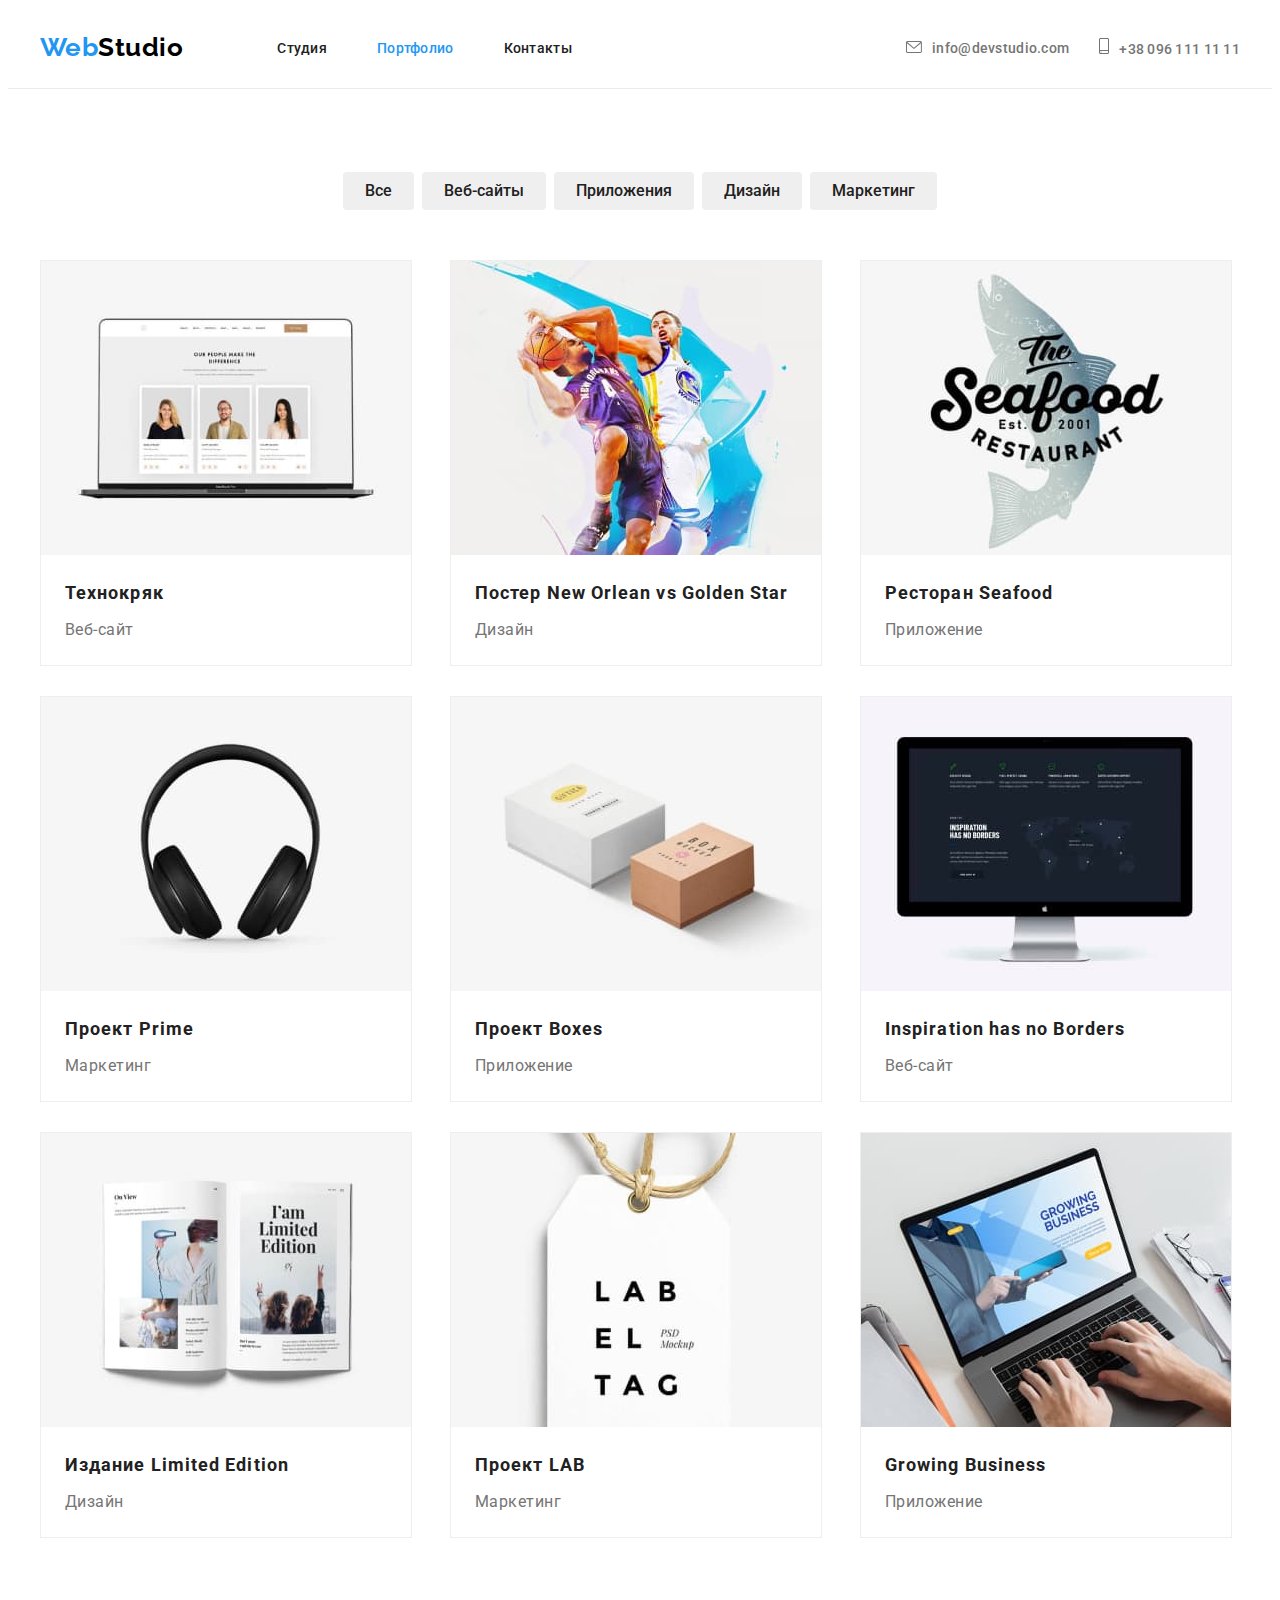
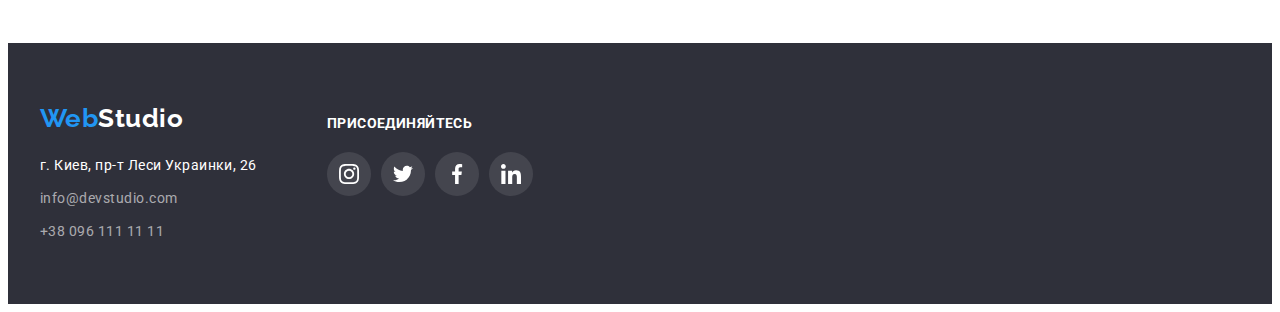
==== portfolio.html @ f167cb6b "ДЗ-05" ====
<!DOCTYPE html>
<html lang="ru">
  <head>
    <meta charset="UTF-8" />
    <meta http-equiv="X-UA-Compatible" content="IE=edge" />
    <meta name="viewport" content="width=device-width, initial-scale=1.0" />
    <title>Портфолио</title>
    <link
      rel="stylesheet"
      href="https://cdnjs.cloudflare.com/ajax/libs/modern-normalize/1.1.0/modern-normalize.min.css"
      integrity="sha512-wpPYUAdjBVSE4KJnH1VR1HeZfpl1ub8YT/NKx4PuQ5NmX2tKuGu6U/JRp5y+Y8XG2tV+wKQpNHVUX03MfMFn9Q=="
      crossorigin="anonymous"
      referrerpolicy="no-referrer"
    />
    <link rel="stylesheet" href="./css/styles.css" />
    <link rel="preconnect" href="https://fonts.googleapis.com" />
    <link rel="preconnect" href="https://fonts.gstatic.com" crossorigin />
    <link
      href="https://fonts.googleapis.com/css2?family=Raleway:wght@700&family=Roboto:wght@400;500;700;900&display=swap"
      rel="stylesheet"
    />
  </head>
  <body>
    <!-- Шапка сайта -->

    <header class="header">
      <div class="container">
        <a class="header-logo-main link" href="./"
          ><span class="header-logo-blue link">Web</span>Studio</a
        >
        <nav class="header-nav">
          <ul class="header-list list">
            <li class="header-item">
              <a class="nav-link link" href="index.html">Студия</a>
            </li>
            <li class="header-item">
              <a class="nav-link link current" href="portfolio.html"
                >Портфолио</a
              >
            </li>
            <li class="header-item">
              <a class="nav-link link" href="./">Контакты</a>
            </li>
          </ul>
        </nav>
        <div class="header-contacts">
          <ul class="header-contacts-list list">
            <li class="header-contacts-item">
              <a class="header-contacts link" href="mailto:info@devstudio.com"
                ><svg class="header-icon" width="16" height="12">
                  <use href="./images/icon.svg#icon-envelope"></use></svg
                >info@devstudio.com</a
              >
            </li>
            <li class="header-item">
              <a class="header-contacts link" href="tel:+380961111111"
                ><svg class="header-icon" width="10" height="16">
                  <use href="./images/icon.svg#icon-smartphone"></use></svg
                >+38 096 111 11 11</a
              >
            </li>
          </ul>
        </div>
      </div>
    </header>

    <!-- Основной блок -->

    <section class="projects">
      <div class="container">
        <!-- Кнопки -->

        <h1 class="project-title visually-hidden">Список работ</h1>
        <ul class="project-list-btn">
          <li class="project-item-btn">
            <button class="project-btn" type="button">Все</button>
          </li>
          <li class="project-item-btn">
            <button class="project-btn" type="button">Веб-сайты</button>
          </li>
          <li class="project-item-btn">
            <button class="project-btn" type="button">Приложения</button>
          </li>
          <li class="project-item-btn">
            <button class="project-btn" type="button">Дизайн</button>
          </li>
          <li class="project-item-btn">
            <button class="project-btn" type="button">Маркетинг</button>
          </li>
        </ul>

        <!-- Постеры -->

        <ul class="project-list">
          <li class="project-item">
            <div class="project-decoration">
              <a class="project-link">
                <img
                  class="project-img"
                  src="images/web-site-techcrack.jpg"
                  alt="web-site-techcrack"
                  width="370"
                />
                <div class="title-decoration">
                  <h2 class="title-project">Технокряк</h2>
                  <p class="title-class">Веб-сайт</p>
                </div>
              </a>
            </div>
          </li>

          <li class="project-item">
            <div class="project-decoration">
              <a class="project-link">
                <img
                  class="project-img"
                  src="images/poster-basketball.jpg"
                  alt="poster-basketball"
                  width="370"
                />
                <div class="title-decoration">
                  <h2 class="title-project">
                    Постер <span lang="en">New Orlean vs Golden Star</span>
                  </h2>
                  <p class="title-class">Дизайн</p>
                </div>
              </a>
            </div>
          </li>

          <li class="project-item">
            <div class="project-decoration">
              <a class="project-link">
                <img
                  class="project-img"
                  src="images/app-restaurant.jpg"
                  alt="app-restaurant"
                  width="370"
                />
                <div class="title-decoration">
                  <h2 class="title-project">Ресторан Seafood</h2>
                  <p class="title-class">Приложение</p>
                </div>
              </a>
            </div>
          </li>

          <li class="project-item">
            <div class="project-decoration">
              <a class="project-link">
                <img
                  class="project-img"
                  src="images/marketing-headphones.jpg"
                  alt="marketing-headphones"
                  width="370"
                />
                <div class="title-decoration">
                  <h2 class="title-project">
                    Проект <span lang="en">Prime</span>
                  </h2>
                  <p class="title-class">Маркетинг</p>
                </div>
              </a>
            </div>
          </li>

          <li class="project-item">
            <div class="project-decoration">
              <a class="project-link">
                <img
                  class="project-img"
                  src="images/app-boxes.jpg"
                  alt="app-boxes"
                  width="370"
                />
                <div class="title-decoration">
                  <h2 class="title-project">
                    Проект <span lang="en">Boxes</span>
                  </h2>
                  <p class="title-class">Приложение</p>
                </div>
              </a>
            </div>
          </li>

          <li class="project-item">
            <div class="project-decoration">
              <a class="project-link">
                <img
                  class="project-img"
                  src="images/web-site-noborders.jpg"
                  alt="web-site-noborders"
                  width="370"
                />
                <div class="title-decoration">
                  <h2 class="title-project" lang="en">
                    Inspiration has no Borders
                  </h2>
                  <p class="title-class">Веб-сайт</p>
                </div>
              </a>
            </div>
          </li>

          <li class="project-item">
            <div class="project-decoration">
              <a class="project-link">
                <img
                  class="project-img"
                  src="images/design-book.jpg"
                  alt="design-book"
                  width="370"
                />
                <div class="title-decoration">
                  <h2 class="title-project">
                    Издание <span lang="en">Limited Edition</span>
                  </h2>
                  <p class="title-class">Дизайн</p>
                </div>
              </a>
            </div>
          </li>

          <li class="project-item">
            <div class="project-decoration">
              <a class="project-link">
                <img
                  class="project-img"
                  src="images/marketing-lab.jpg"
                  alt="marketing-lab"
                  width="370"
                />
                <div class="title-decoration">
                  <h2 class="title-project">
                    Проект <span lang="en">LAB</span>
                  </h2>
                  <p class="title-class">Маркетинг</p>
                </div>
              </a>
            </div>
          </li>

          <li class="project-item">
            <div class="project-decoration">
              <a class="project-link">
                <img
                  class="project-img"
                  src="images/app-business.jpg"
                  alt="app-business"
                  width="370"
                />
                <div class="title-decoration">
                  <h2 class="title-project" lang="en">Growing Business</h2>
                  <p class="title-class">Приложение</p>
                </div>
              </a>
            </div>
          </li>
        </ul>
      </div>
    </section>
    <!-- Футер -->
    <footer class="footer">
      <div class="container footer-wrap">
        <div class="footer-cont">
          <a class="footer-logo-main link" href="./"
            ><span class="footer-logo-blue link">Web</span>Studio</a
          >
          <address class="footer-address link">
            <p>г. Киев, пр-т Леси Украинки, 26</p>
          </address>
          <ul class="footer-list">
            <li class="footer-item">
              <a class="footer-contacts link" href="mailto:info@devstudio.com"
                >info@devstudio.com</a
              >
            </li>
            <li class="footer-item">
              <a class="footer-contacts link" href="tel:+380961111111"
                >+38 096 111 11 11</a
              >
            </li>
          </ul>
        </div>
        <div class="footer-soc-container">
          <h3 class="footer-enjoy">присоединяйтесь</h3>
          <ul class="footer-soc-list list">
            <li class="footer-soc-item">
              <a href="" class="footer-soc-link link">
                <svg class="footer-soc-icon" width="20" height="20">
                  <use href="./images/icon.svg#icon-instagram"></use>
                </svg>
              </a>
            </li>
            <li class="footer-soc-item">
              <a href="" class="footer-soc-link link"
                ><svg class="footer-soc-icon" width="20" height="20">
                  <use href="./images/icon.svg#icon-twitter"></use></svg
              ></a>
            </li>
            <li class="footer-soc-item">
              <a href="" class="footer-soc-link link"
                ><svg class="footer-soc-icon" width="20" height="20">
                  <use href="./images/icon.svg#icon-facebook"></use></svg
              ></a>
            </li>
            <li class="footer-soc-item">
              <a href="" class="footer-soc-link link"
                ><svg class="footer-soc-icon" width="20" height="20">
                  <use href="./images/icon.svg#icon-linkedin"></use></svg
              ></a>
            </li>
          </ul>
        </div>
      </div>
    </footer>
  </body>
</html>
---- css/styles.css ----
:root {
  --main-btn-color: #ffffff;
  --second-btn-color: #212121;
  --accent-color: #2196f3;
  --main-title-color: #ffffff;
  --second-title-color: #212121;
  --main-text-color: #757575;
  --main-link-color: #212121;
  --background-color: #2f303a;
  --font-size-main: 16px;
  --font-size-second: 14px;
}

body {
  font-family: "Roboto", sans-serif;
  letter-spacing: 0.03em;
}

p,
h1,
h2,
h3,
h4,
h5,
h6 {
  margin: 0;
}

ul,
ol {
  margin: 0;
  padding-left: 0;
}

button {
  cursor: pointer;
}

img {
  display: block;
}

li {
  list-style-type: none;
}

.list {
  list-style: none;
}

.link {
  text-decoration: none;
}

.visually-hidden {
  position: absolute;
  width: 1px;
  height: 1px;
  margin: -1px;
  border: 0;
  padding: 0;
  white-space: nowrap;
  clip-path: inset(100%);
  clip: rect(0 0 0 0);
  overflow: hidden;
}

.container {
  width: 1200px;
  margin: 0 auto;
  padding-left: 15px;
  padding-right: 15px;
  /* outline: 1px solid red; */
}

.section {
  padding-top: 94px;
  padding-bottom: 94px;
}

/* ---------------------HEADER--------------------------- */

.header {
  padding-top: 24px;
  padding-bottom: 25px;
  border-bottom: 1px solid #ececec;
}

.header-logo-main {
  color: #000000;
  font-family: "Raleway", sans-serif;
  font-weight: 700;
  font-size: 26px;
  line-height: 1.2;
  margin-right: 94px;
}

.header-logo-blue {
  color: var(--accent-color);
  font-family: "Raleway", sans-serif;
  font-weight: 700;
  font-size: 26px;
  line-height: 1.2;
}

.header .container {
  display: flex;
  align-items: center;
}

.nav-link {
  color: var(--main-link-color);
  font-weight: 500;
  font-size: var(--font-size-second);
  line-height: 1.15;
  letter-spacing: 0.02em;
}

.header-item .current {
  color: var(--accent-color);
}

.nav-link:hover,
.nav-link:focus,
.nav-link:active {
  color: var(--accent-color);
}

.header-contacts {
  margin-left: auto;
}

.header-list {
  display: flex;
  align-items: center;
}

.header-item:not(:last-child) {
  margin-right: 50px;
}

.header-contacts-list {
  display: flex;
  align-items: center;
}

.header-contacts-item:not(:last-child) {
  margin-right: 30px;
}

.header-contacts {
  color: #757575;
  font-weight: 500;
  font-size: var(--font-size-second);
  line-height: 1.15;
  letter-spacing: 0.02em;
}

.header-contacts:hover {
  color: var(--accent-color);
}
.header-contacts:focus {
  color: var(--accent-color);
}

.header-icon {
  margin-right: 10px;
  fill: currentColor;
}

/* ----------------MAIN-PAGE--HERO--------------------- */

.hero {
  background-color: #c4c4c4;
  background-image: linear-gradient(
      rgba(47, 48, 58, 0.4),
      rgba(47, 48, 58, 0.4)
    ),
    url(../images/bg-foto.jpg);
  background-repeat: no-repeat;
  background-position: center;
  background-size: cover;
  max-width: 1600px;
  margin: 0 auto;
}

.hero-content {
  padding-top: 200px;
  padding-bottom: 200px;
}

.hero-title {
  font-weight: 900;
  font-size: 44px;
  line-height: 1.36;
  text-align: center;
  letter-spacing: 0.06em;
  text-transform: uppercase;
  color: var(--main-title-color);
}

.btn {
  margin: 0 auto;
  display: block;
  margin-top: 30px;
}

.hero-button {
  padding: 10px 32px;
  font-family: inherit;
  font-weight: 700;
  font-size: var(--font-size-main);
  line-height: 1.88;
  letter-spacing: 0.06em;
  color: var(--main-btn-color);
  background-color: var(--accent-color);
  box-shadow: 0px 4px 4px rgba(0, 0, 0, 0.15);
  border-radius: 4px;
  border-color: transparent;
}

.hero-button:hover,
.hero-button:focus {
  background-color: #188ce8;
}

/* ----------------MAIN-PAGE--SPEC--------------------- */
.spec {
  padding-bottom: 0px;
}

.spec-list {
  display: flex;
}

.spec-item {
  flex-basis: calc(100% / 4);
}

.spec-item:not(:last-child) {
  margin-right: 30px;
}

.spec-item::before {
  content: "";
  display: block;
  height: 120px;
  background-color: #f5f4fa;
  border-radius: 4px;
  margin-bottom: 30px;
  background-repeat: no-repeat;
  background-position: center;
  background-size: 70px;
}

.antenna-1::before {
  background-image: url(../images/antenna.svg);
}

.clock-1::before {
  background-image: url(../images/clock.svg);
}

.diagram-1::before {
  background-image: url(../images/diagram.svg);
}

.astronaut-1::before {
  background-image: url(../images/astronaut.svg);
}

.spec-title {
  font-size: var(--font-size-second);
  line-height: 1.14;
  text-transform: uppercase;
  color: var(--second-title-color);
}

.spec-about {
  margin-top: 10px;
  font-size: var(--font-size-second);
  line-height: 1.71;
  color: var(--main-text-color);
}

/* ----------------MAIN-PAGE--DIRECTIONS--------------------- */

.directions-title {
  font-size: 36px;
  line-height: 1.16;
  text-align: center;
  color: var(--second-title-color);
}

.directions-list {
  display: flex;
  margin-top: 50px;
}

.directions-works + .directions-works {
  margin-left: 30px;
}

/* ----------------MAIN-PAGE--TEAM--------------------- */
.team {
  background-color: #f5f4fa;
}

.team-title {
  font-size: 36px;
  line-height: 1.17;
  text-align: center;
  color: var(--second-title-color);
}

.team-list {
  margin-top: 50px;
  display: flex;
}

.team-item:not(:last-child) {
  margin-right: 30px;
}

.team-decoration {
  background-color: #ffffff;
  width: 270px;
  height: 428px;
  box-shadow: 0px 1px 3px rgba(0, 0, 0, 0.12), 0px 1px 1px rgba(0, 0, 0, 0.14),
    0px 2px 1px rgba(0, 0, 0, 0.2);
  border-radius: 0px 0px 4px 4px;
}

.container-text {
  padding-top: 30px;
  padding-bottom: 30px;
}

.teammate-name {
  font-weight: 500;
  font-size: var(--font-size-main);
  line-height: 1.18;
  text-align: center;
  color: var(--second-title-color);
}

.teammate-position {
  margin-top: 10px;
  margin-bottom: 16px;
  font-size: var(--font-size-main);
  line-height: 1.18;
  text-align: center;
  color: var(--main-text-color);
}

.teammate-soc-list {
  display: flex;
  justify-content: center;
}

.teammate-soc-item {
  width: 44px;
  height: 44px;
  margin-right: 10px;
}

.teammate-soc-item:last-child {
  margin-right: 0;
}

.teammate-soc-link {
  width: 100%;
  height: 100%;
  background-color: transparent;
  border-radius: 50%;
  display: flex;
  align-items: center;
  justify-content: center;
  fill: #afb1b8;
}

.teammate-soc-link:hover,
.teammate-soc-link:focus {
  background-color: var(--accent-color);
  fill: #ffffff;
  outline-style: none;
}

/* ----------------MAIN-PAGE--CUSTOMER--------------------- */

.customer-container {
  padding-top: 104px;
  padding-bottom: 94px;
}

.customer-title {
  font-size: 36px;
  line-height: 1.17;
  text-align: center;
  letter-spacing: 0.03em;
  color: #212121;
  margin-bottom: 50px;
}

.customer-list {
  display: flex;
}

.customer-item:not(:last-child) {
  margin-right: 30px;
}

.customer-link {
  width: 170px;
  height: 92px;
  display: flex;
  justify-content: center;
  align-items: center;
  color: #afb1b8;
  border-radius: 4px;
  border: 1px solid #afb1b8;
}

.customer-link:hover,
.customer-link:focus {
  color: var(--accent-color);
  border: 1px solid var(--accent-color);
  outline-color: var(--accent-color);
}

.customer-icon {
  width: 106px;
  height: 60px;
  fill: currentColor;
}

.customer-icon:hover,
.customer-icon:focus {
  fill: currentColor;
}

/* ----------------PORTFOLIO--PROJECT--------------------- */

.projects {
  padding-top: 83px;
  padding-bottom: 105px;
}

/* ----------------PORTFOLIO--PROJECT--BUTTON---------------- */

.project-list-btn {
  display: flex;
  justify-content: center;
}

.project-item-btn {
  margin-bottom: 50px;
}

.project-item-btn:not(:last-child) {
  margin-right: 8px;
}

.project-btn {
  height: 38px;
  padding: 6px 22px;
  font-family: inherit;
  font-weight: 500;
  font-size: var(--font-size-main);
  line-height: 1.62;
  text-align: center;
  color: var(--second-btn-color);
  border-radius: 4px;
  border: none;
}

.project-btn:hover,
.project-btn:focus,
.project-btn:active {
  font-weight: 500;
  font-size: var(--font-size-main);
  line-height: 1.62;
  text-align: center;
  color: var(--main-btn-color);
  background-color: var(--accent-color);
  border-radius: 4px;
  box-shadow: 0px 3px 1px rgba(0, 0, 0, 0.1), 0px 1px 2px rgba(0, 0, 0, 0.08),
    0px 2px 2px rgba(0, 0, 0, 0.12);
  border: none;
}

/* ----------------PORTFOLIO--PROJECT--CARDS---------------- */

.project-list {
  padding: 0;
  margin: 0;
  list-style: none;
  display: flex;
  flex-wrap: wrap;
  margin-left: -30px;
  margin-top: -30px;
}

.project-list > .project-item {
  flex-basis: calc(100% / 3 - 30px);
  margin-left: 30px;
  margin-top: 30px;
}

.project-decoration {
  border: 1px solid #eeeeee;
  width: 370px;
  cursor: pointer;
}

.project-decoration:hover,
.project-decoration:focus {
  box-shadow: 0px 1px 1px rgba(0, 0, 0, 0.12), 0px 4px 4px rgba(0, 0, 0, 0.06),
    1px 4px 6px rgba(0, 0, 0, 0.16);
}

.title-decoration {
  padding: 20px 24px;
}

.title-project {
  font-size: 18px;
  line-height: 2;
  letter-spacing: 0.06em;
  color: var(--second-title-color);
}

.title-class {
  margin-top: 4px;
  font-size: var(--font-size-main);
  line-height: 1.88;
  color: var(--main-text-color);
}

/* ----------------FOOTER--------------------- */

.footer {
  background-color: var(--background-color);

  padding-bottom: 60px;
}

.footer-logo-main {
  font-family: "Raleway", sans-serif;
  font-weight: 700;
  font-size: 26px;
  line-height: 1.19;
  color: var(--main-title-color);
}

.footer-logo-blue {
  font-family: "Raleway", sans-serif;
  font-weight: 700;
  font-size: 26px;
  line-height: 1.19;
  color: var(--accent-color);
}

.footer-address {
  margin-top: 20px;
  font-style: normal;
  font-size: var(--font-size-second);
  line-height: 1.71;
  color: var(--main-title-color);
}

.footer-wrap {
  display: flex;
}

.footer-cont {
  padding-top: 60px;
  margin-right: 70px;
}

.footer-item {
  margin-top: 9px;
}

.footer-contacts {
  font-size: var(--font-size-second);
  line-height: 1.7;
  color: rgba(255, 255, 255, 0.6);
}

.footer-contacts:hover,
.footer-contacts:focus {
  color: var(--accent-color);
}

.footer-soc-container {
  padding-top: 72px;
}

.footer-enjoy {
  font-size: var(--font-size-second);
  line-height: 1.15;
  letter-spacing: 0.03em;
  text-transform: uppercase;
  color: var(--main-title-color);
}

.footer-soc-list {
  display: flex;
  justify-content: center;
  margin-top: 20px;
}

.footer-soc-item {
  width: 44px;
  height: 44px;
  margin-right: 10px;
}

.tfooter-soc-item:last-child {
  margin-right: 0;
}

.footer-soc-link {
  width: 100%;
  height: 100%;
  background-color: rgba(255, 255, 255, 0.1);
  border-radius: 50%;
  display: flex;
  align-items: center;
  justify-content: center;
  fill: #ffffff;
}

.footer-soc-link:hover,
.footer-soc-link:focus {
  background-color: var(--accent-color);
  fill: var(--main-title-color);
  outline-style: none;
}
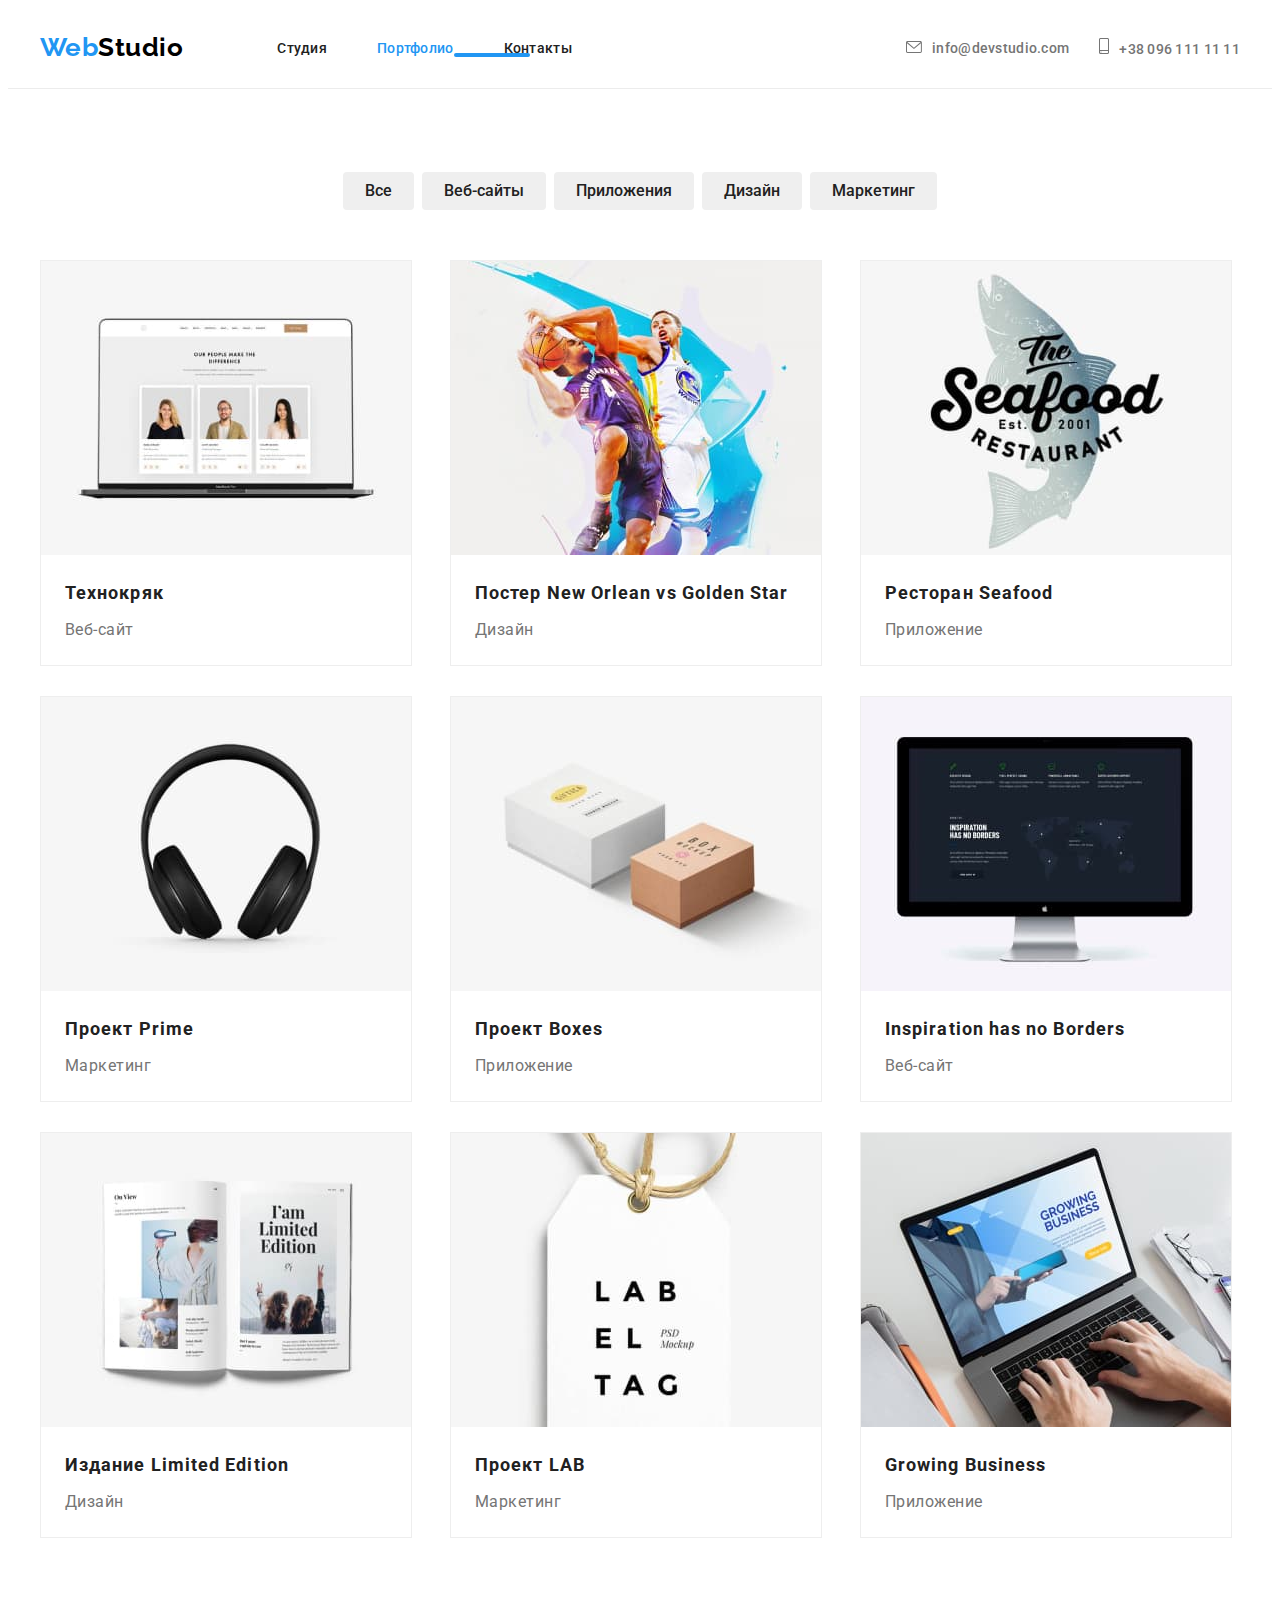
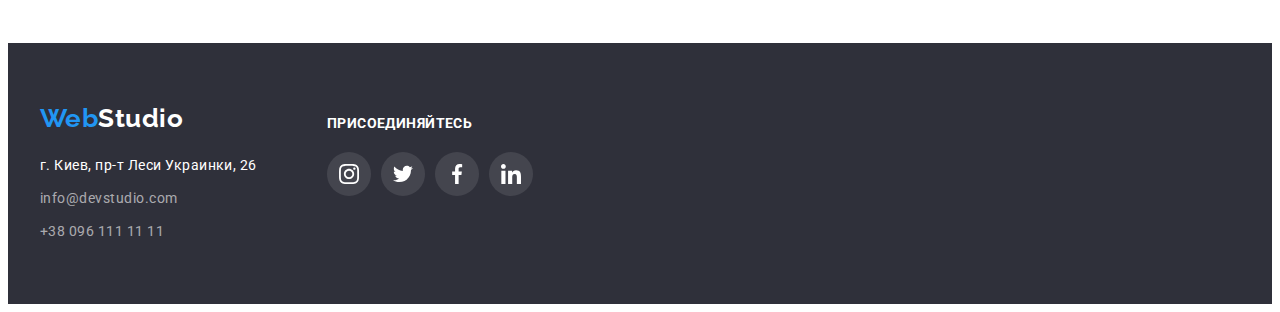
==== commit 7f96fd0d: "ДЗ №5" ====
--- a/portfolio.html
+++ b/portfolio.html
@@ -91,16 +91,23 @@
 
         <!-- Постеры -->
 
-        <ul class="project-list">
+        <ul class="project-list list">
           <li class="project-item">
             <div class="project-decoration">
               <a class="project-link">
-                <img
-                  class="project-img"
-                  src="images/web-site-techcrack.jpg"
-                  alt="web-site-techcrack"
-                  width="370"
-                />
+                <div class="project-img-decoration">
+                  <img
+                    class="project-img"
+                    src="images/web-site-techcrack.jpg"
+                    alt="web-site-techcrack"
+                    width="370"
+                  />
+                  <p class="project-img-text">
+                    Ресурс предлагает комплексные предложения с разным уровнем
+                    функционала и сервисов. Все это позволит посетителю получить
+                    исчерпывающие сведения о компании или частном лице.
+                  </p>
+                </div>
                 <div class="title-decoration">
                   <h2 class="title-project">Технокряк</h2>
                   <p class="title-class">Веб-сайт</p>
@@ -111,13 +118,20 @@
 
           <li class="project-item">
             <div class="project-decoration">
-              <a class="project-link">
-                <img
-                  class="project-img"
-                  src="images/poster-basketball.jpg"
-                  alt="poster-basketball"
-                  width="370"
-                />
+              <a class="project-link"
+                ><div class="project-img-decoration">
+                  <img
+                    class="project-img"
+                    src="images/poster-basketball.jpg"
+                    alt="poster-basketball"
+                    width="370"
+                  />
+                  <p class="project-img-text">
+                    Ресурс предлагает комплексные предложения с разным уровнем
+                    функционала и сервисов. Все это позволит посетителю получить
+                    исчерпывающие сведения о компании или частном лице.
+                  </p>
+                </div>
                 <div class="title-decoration">
                   <h2 class="title-project">
                     Постер <span lang="en">New Orlean vs Golden Star</span>
@@ -130,13 +144,20 @@
 
           <li class="project-item">
             <div class="project-decoration">
-              <a class="project-link">
-                <img
-                  class="project-img"
-                  src="images/app-restaurant.jpg"
-                  alt="app-restaurant"
-                  width="370"
-                />
+              <a class="project-link"
+                ><div class="project-img-decoration">
+                  <img
+                    class="project-img"
+                    src="images/app-restaurant.jpg"
+                    alt="app-restaurant"
+                    width="370"
+                  />
+                  <p class="project-img-text">
+                    Ресурс предлагает комплексные предложения с разным уровнем
+                    функционала и сервисов. Все это позволит посетителю получить
+                    исчерпывающие сведения о компании или частном лице.
+                  </p>
+                </div>
                 <div class="title-decoration">
                   <h2 class="title-project">Ресторан Seafood</h2>
                   <p class="title-class">Приложение</p>
@@ -147,13 +168,20 @@
 
           <li class="project-item">
             <div class="project-decoration">
-              <a class="project-link">
-                <img
-                  class="project-img"
-                  src="images/marketing-headphones.jpg"
-                  alt="marketing-headphones"
-                  width="370"
-                />
+              <a class="project-link"
+                ><div class="project-img-decoration">
+                  <img
+                    class="project-img"
+                    src="images/marketing-headphones.jpg"
+                    alt="marketing-headphones"
+                    width="370"
+                  />
+                  <p class="project-img-text">
+                    Ресурс предлагает комплексные предложения с разным уровнем
+                    функционала и сервисов. Все это позволит посетителю получить
+                    исчерпывающие сведения о компании или частном лице.
+                  </p>
+                </div>
                 <div class="title-decoration">
                   <h2 class="title-project">
                     Проект <span lang="en">Prime</span>
@@ -166,13 +194,20 @@
 
           <li class="project-item">
             <div class="project-decoration">
-              <a class="project-link">
-                <img
-                  class="project-img"
-                  src="images/app-boxes.jpg"
-                  alt="app-boxes"
-                  width="370"
-                />
+              <a class="project-link"
+                ><div class="project-img-decoration">
+                  <img
+                    class="project-img"
+                    src="images/app-boxes.jpg"
+                    alt="app-boxes"
+                    width="370"
+                  />
+                  <p class="project-img-text">
+                    Ресурс предлагает комплексные предложения с разным уровнем
+                    функционала и сервисов. Все это позволит посетителю получить
+                    исчерпывающие сведения о компании или частном лице.
+                  </p>
+                </div>
                 <div class="title-decoration">
                   <h2 class="title-project">
                     Проект <span lang="en">Boxes</span>
@@ -185,13 +220,20 @@
 
           <li class="project-item">
             <div class="project-decoration">
-              <a class="project-link">
-                <img
-                  class="project-img"
-                  src="images/web-site-noborders.jpg"
-                  alt="web-site-noborders"
-                  width="370"
-                />
+              <a class="project-link"
+                ><div class="project-img-decoration">
+                  <img
+                    class="project-img"
+                    src="images/web-site-noborders.jpg"
+                    alt="web-site-noborders"
+                    width="370"
+                  />
+                  <p class="project-img-text">
+                    Ресурс предлагает комплексные предложения с разным уровнем
+                    функционала и сервисов. Все это позволит посетителю получить
+                    исчерпывающие сведения о компании или частном лице.
+                  </p>
+                </div>
                 <div class="title-decoration">
                   <h2 class="title-project" lang="en">
                     Inspiration has no Borders
@@ -204,13 +246,20 @@
 
           <li class="project-item">
             <div class="project-decoration">
-              <a class="project-link">
-                <img
-                  class="project-img"
-                  src="images/design-book.jpg"
-                  alt="design-book"
-                  width="370"
-                />
+              <a class="project-link"
+                ><div class="project-img-decoration">
+                  <img
+                    class="project-img"
+                    src="images/design-book.jpg"
+                    alt="design-book"
+                    width="370"
+                  />
+                  <p class="project-img-text">
+                    Ресурс предлагает комплексные предложения с разным уровнем
+                    функционала и сервисов. Все это позволит посетителю получить
+                    исчерпывающие сведения о компании или частном лице.
+                  </p>
+                </div>
                 <div class="title-decoration">
                   <h2 class="title-project">
                     Издание <span lang="en">Limited Edition</span>
@@ -223,13 +272,20 @@
 
           <li class="project-item">
             <div class="project-decoration">
-              <a class="project-link">
-                <img
-                  class="project-img"
-                  src="images/marketing-lab.jpg"
-                  alt="marketing-lab"
-                  width="370"
-                />
+              <a class="project-link"
+                ><div class="project-img-decoration">
+                  <img
+                    class="project-img"
+                    src="images/marketing-lab.jpg"
+                    alt="marketing-lab"
+                    width="370"
+                  />
+                  <p class="project-img-text">
+                    Ресурс предлагает комплексные предложения с разным уровнем
+                    функционала и сервисов. Все это позволит посетителю получить
+                    исчерпывающие сведения о компании или частном лице.
+                  </p>
+                </div>
                 <div class="title-decoration">
                   <h2 class="title-project">
                     Проект <span lang="en">LAB</span>
@@ -242,13 +298,20 @@
 
           <li class="project-item">
             <div class="project-decoration">
-              <a class="project-link">
-                <img
-                  class="project-img"
-                  src="images/app-business.jpg"
-                  alt="app-business"
-                  width="370"
-                />
+              <a class="project-link"
+                ><div class="project-img-decoration">
+                  <img
+                    class="project-img"
+                    src="images/app-business.jpg"
+                    alt="app-business"
+                    width="370"
+                  />
+                  <p class="project-img-text">
+                    Ресурс предлагает комплексные предложения с разным уровнем
+                    функционала и сервисов. Все это позволит посетителю получить
+                    исчерпывающие сведения о компании или частном лице.
+                  </p>
+                </div>
                 <div class="title-decoration">
                   <h2 class="title-project" lang="en">Growing Business</h2>
                   <p class="title-class">Приложение</p>
--- a/css/styles.css
+++ b/css/styles.css
@@ -114,6 +114,9 @@
   font-size: var(--font-size-second);
   line-height: 1.15;
   letter-spacing: 0.02em;
+  position: relative;
+  transition-duration: 250ms;
+  transition-timing-function: cubic-bezier(0.4, 0, 0.2, 1);
 }
 
 .header-item .current {
@@ -124,6 +127,16 @@
 .nav-link:focus,
 .nav-link:active {
   color: var(--accent-color);
+}
+
+.current::after {
+  position: absolute;
+  content: "";
+  bottom: -1px;
+  width: 100%;
+  height: 4px;
+  border-radius: 2px;
+  background-color: var(--accent-color);
 }
 
 .header-contacts {
@@ -154,6 +167,8 @@
   font-size: var(--font-size-second);
   line-height: 1.15;
   letter-spacing: 0.02em;
+  transition-duration: 250ms;
+  transition-timing-function: cubic-bezier(0.4, 0, 0.2, 1);
 }
 
 .header-contacts:hover {
@@ -217,6 +232,8 @@
   box-shadow: 0px 4px 4px rgba(0, 0, 0, 0.15);
   border-radius: 4px;
   border-color: transparent;
+  transition-duration: 250ms;
+  transition-timing-function: cubic-bezier(0.4, 0, 0.2, 1);
 }
 
 .hero-button:hover,
@@ -300,7 +317,25 @@
 .directions-works + .directions-works {
   margin-left: 30px;
 }
-
+.directions-works {
+  position: relative;
+}
+
+.direction-img-text {
+  position: absolute;
+  bottom: 0;
+  width: 100%;
+  background-color: rgba(47, 48, 58, 0.8);
+}
+.direction-text {
+  padding: 24px 0px;
+  font-size: 14px;
+  line-height: 1.15;
+  text-align: center;
+  letter-spacing: 0.03em;
+  text-transform: uppercase;
+  color: #ffffff;
+}
 /* ----------------MAIN-PAGE--TEAM--------------------- */
 .team {
   background-color: #f5f4fa;
@@ -377,6 +412,8 @@
   align-items: center;
   justify-content: center;
   fill: #afb1b8;
+  transition-duration: 250ms;
+  transition-timing-function: cubic-bezier(0.4, 0, 0.2, 1);
 }
 
 .teammate-soc-link:hover,
@@ -419,6 +456,8 @@
   color: #afb1b8;
   border-radius: 4px;
   border: 1px solid #afb1b8;
+  transition-duration: 250ms;
+  transition-timing-function: cubic-bezier(0.4, 0, 0.2, 1);
 }
 
 .customer-link:hover,
@@ -472,6 +511,8 @@
   color: var(--second-btn-color);
   border-radius: 4px;
   border: none;
+  transition-duration: 250ms;
+  transition-timing-function: cubic-bezier(0.4, 0, 0.2, 1);
 }
 
 .project-btn:hover,
@@ -511,12 +552,39 @@
   border: 1px solid #eeeeee;
   width: 370px;
   cursor: pointer;
+  transition-duration: 250ms;
+  transition-timing-function: cubic-bezier(0.4, 0, 0.2, 1);
 }
 
 .project-decoration:hover,
 .project-decoration:focus {
   box-shadow: 0px 1px 1px rgba(0, 0, 0, 0.12), 0px 4px 4px rgba(0, 0, 0, 0.06),
     1px 4px 6px rgba(0, 0, 0, 0.16);
+}
+
+.project-link:hover .project-img-text {
+  transform: translateY(0);
+}
+
+.project-img-decoration {
+  position: relative;
+  overflow: hidden;
+}
+
+.project-img-text {
+  position: absolute;
+  padding: 63px 24px;
+  top: 0;
+  color: #ffffff;
+  background-color: rgba(33, 150, 243, 0.9);
+  font-weight: 400;
+  font-size: 18px;
+  line-height: 1.56;
+  letter-spacing: 0.03em;
+  height: 100%;
+  transform: translateY(100%);
+  transition-duration: 250ms;
+  transition-timing-function: cubic-bezier(0.4, 0, 0.2, 1);
 }
 
 .title-decoration {
@@ -586,6 +654,8 @@
   font-size: var(--font-size-second);
   line-height: 1.7;
   color: rgba(255, 255, 255, 0.6);
+  transition-duration: 250ms;
+  transition-timing-function: cubic-bezier(0.4, 0, 0.2, 1);
 }
 
 .footer-contacts:hover,
@@ -630,6 +700,8 @@
   align-items: center;
   justify-content: center;
   fill: #ffffff;
+  transition-duration: 250ms;
+  transition-timing-function: cubic-bezier(0.4, 0, 0.2, 1);
 }
 
 .footer-soc-link:hover,
@@ -638,3 +710,57 @@
   fill: var(--main-title-color);
   outline-style: none;
 }
+
+/* -------------------MODAL-WINDOW-------------------------- */
+
+.backdrop {
+  width: 100%;
+  height: 100%;
+  background-color: rgba(25, 28, 38, 0.476);
+  position: fixed;
+  top: 0;
+  transition: opacity 500ms, visibility 500ms;
+}
+
+.backdrop.is-hidden .modal {
+  transform: translate(-50%, -50%) scale(0) rotate(90deg);
+}
+
+.modal {
+  width: 500px;
+  min-height: 600px;
+  background-color: #ffffff;
+  box-shadow: 0px 1px 3px rgba(0, 0, 0, 0.12), 0px 1px 1px rgba(0, 0, 0, 0.14),
+    0px 2px 1px rgba(0, 0, 0, 0.2);
+  border-radius: 4px;
+  position: absolute;
+  top: 50%;
+  left: 50%;
+  transform: translate(-50%, -50%) scale(1) rotate(0);
+  transition: transform 500ms;
+}
+
+.modal-close-btn {
+  width: 30px;
+  height: 30px;
+  border: 1px solid rgba(0, 0, 0, 0.1);
+  border-radius: 50%;
+  background-color: transparent;
+  position: absolute;
+  top: 10px;
+  right: 10px;
+  display: flex;
+  align-items: center;
+  justify-content: center;
+  padding: 0;
+}
+
+.is-hidden {
+  visibility: hidden;
+  opacity: 0;
+  pointer-events: none;
+}
+
+.no-scroll {
+  overflow: hidden;
+}
